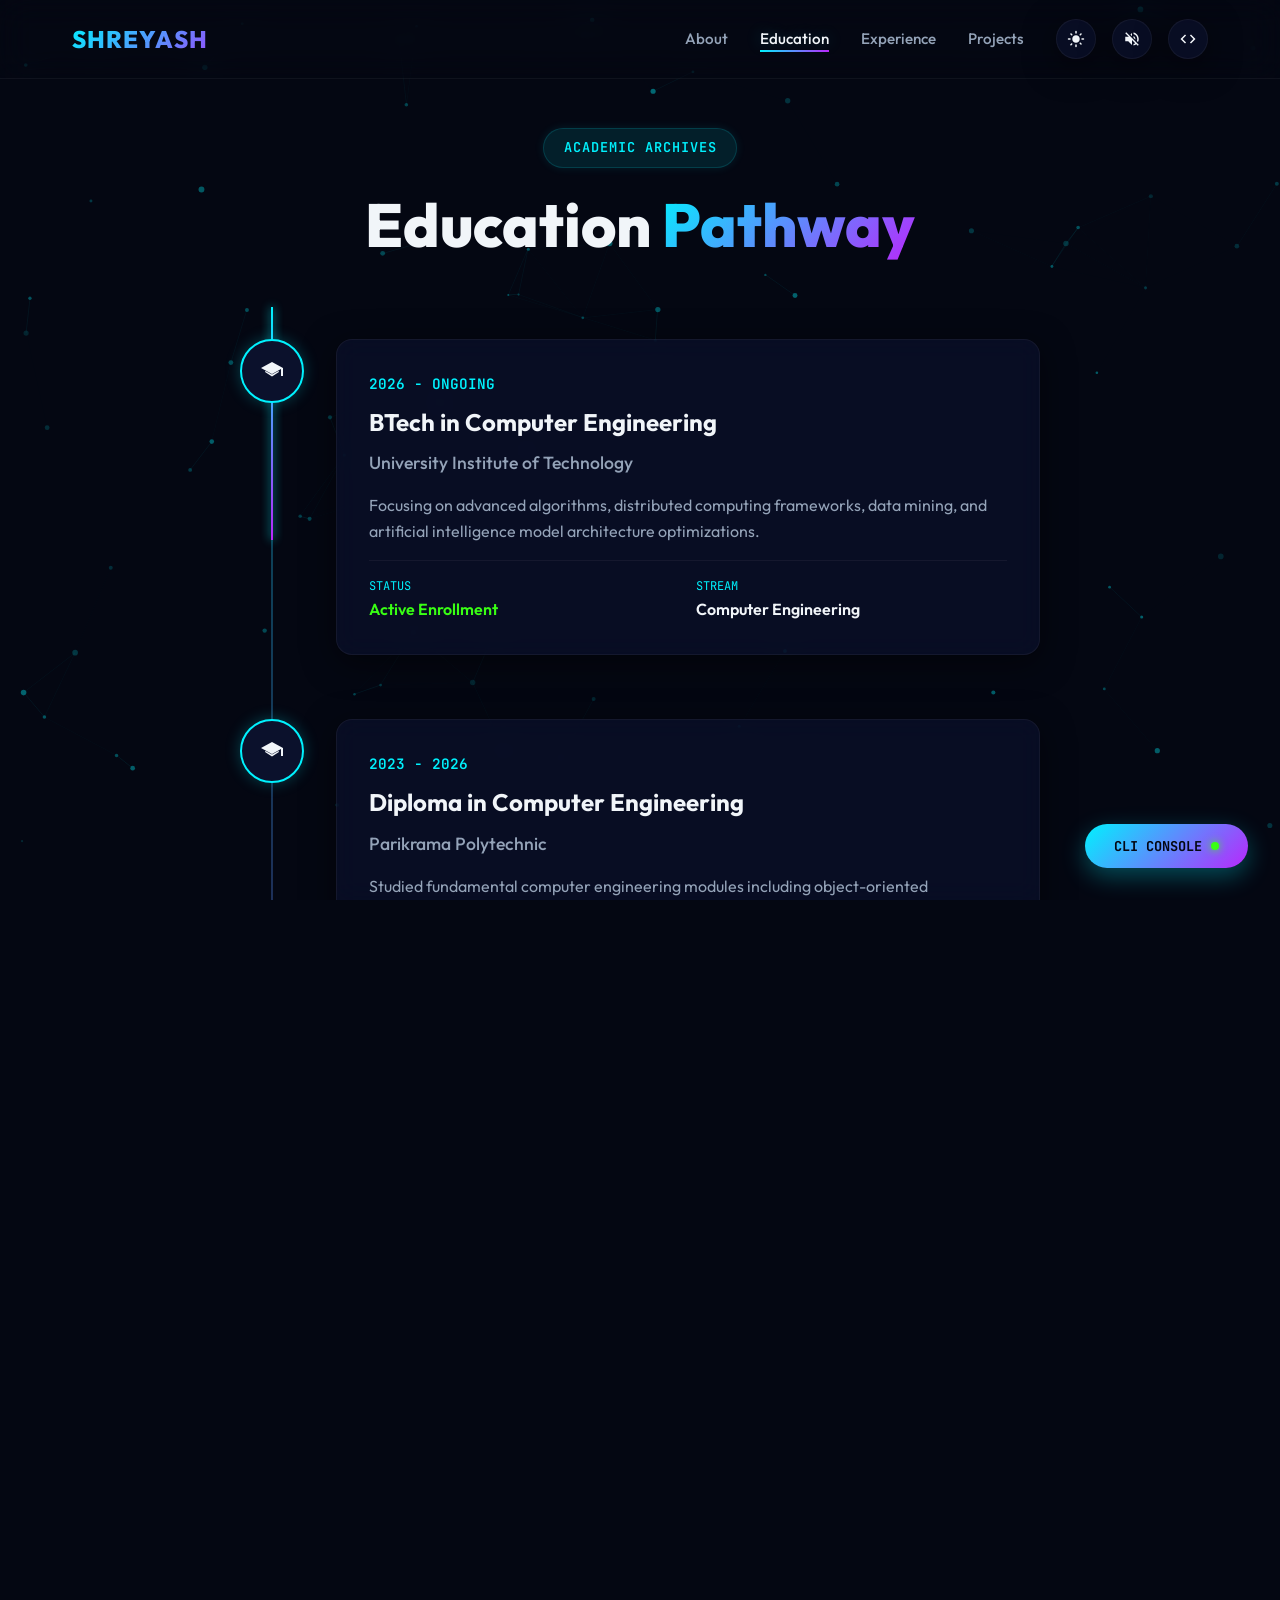
==== education.html @ a4376f52 "first commit" ====
<!DOCTYPE html>
<html lang="en" data-theme="dark">
<head>
    <meta charset="UTF-8">
    <meta name="viewport" content="width=device-width, initial-scale=1.0">
    <title>Education | Shreyash Anawane</title>
    <meta name="description" content="Academic timeline of Shreyash Anawane, pursuing BTech and Computer Engineering Diploma.">
    <link rel="stylesheet" href="style.css">
</head>
<body>

    <!-- Interactive Canvas Background -->
    <canvas id="canvas-bg"></canvas>

    <!-- Page Transition overlay slider -->
    <div id="page-transition-overlay"></div>

    <!-- Navigation Header -->
    <header>
        <div class="nav-container">
            <a href="index.html" class="logo" id="site-logo">
                SHREYASH<span>.AI</span>
            </a>
            <nav>
                <ul class="nav-links">
                    <li><a href="index.html">About</a></li>
                    <li><a href="education.html" class="active">Education</a></li>
                    <li><a href="experience.html">Experience</a></li>
                    <li><a href="project.html">Projects</a></li>
                </ul>
                <div class="nav-controls">
                    <button class="btn-icon" id="theme-toggle" title="Switch Theme">
                        <svg class="theme-sun" viewBox="0 0 24 24"><path d="M12 7c-2.76 0-5 2.24-5 5s2.24 5 5 5 5-2.24 5-5-2.24-5-5-5zM2 13h2c.55 0 1-.45 1-1s-.45-1-1-1H2c-.55 0-1 .45-1 1s.45 1 1 1zm18 0h2c.55 0 1-.45 1-1s-.45-1-1-1h-2c-.55 0-1 .45-1 1s.45 1 1 1zM11 2v2c0 .55.45 1 1 1s1-.45 1-1V2c0-.55-.45-1-1-1s-1 .45-1 1zm0 18v2c0 .55.45 1 1 1s1-.45 1-1v-2c0-.55-.45-1-1-1s-1 .45-1 1zM5.99 4.58c-.39-.39-1.03-.39-1.41 0s-.39 1.03 0 1.41l1.06 1.06c.39.39 1.03.39 1.41 0s.39-1.03 0-1.41L5.99 4.58zm12.37 12.37c-.39-.39-1.03-.39-1.41 0s-.39 1.03 0 1.41l1.06 1.06c.39.39 1.03.39 1.41 0s.39-1.03 0-1.41l-1.06-1.06zm1.06-12.37c-.39-.39-1.02-.39-1.41 0l-1.06 1.06c-.39.39-.39 1.03 0 1.41s1.03.39 1.41 0l1.06-1.06c.38-.38.38-1.02 0-1.41zM6.99 17.93c-.39-.39-1.03-.39-1.41 0l-1.06 1.06c-.39.39-.39 1.03 0 1.41s1.03.39 1.41 0l1.06-1.06c.39-.38.39-1.02 0-1.41z"/></svg>
                        <svg class="theme-moon" viewBox="0 0 24 24" style="display:none;"><path d="M12.3 2a10 10 0 0 0-1.9 19.8 10 10 0 0 0 12-12 10.3 10.3 0 0 0-.1-2 10 10 0 0 0-10-5.8zm.2 16.6A8.2 8.2 0 1 1 18.2 8a8.2 8.2 0 0 1-5.7 10.6z"/></svg>
                    </button>
                    <button class="btn-icon" id="audio-toggle" title="Toggle Interface Audio">
                        <svg class="audio-enabled" viewBox="0 0 24 24"><path d="M3 9v6h4l5 5V4L7 9H3zm13.5 3c0-1.77-1.02-3.29-2.5-4.03v8.05c1.48-.73 2.5-2.25 2.5-4.02zM14 3.23v2.06c2.89.86 5 3.54 5 6.71s-2.11 5.85-5 6.71v2.06c4.01-.91 7-4.49 7-8.77s-2.99-7.86-7-8.77z"/></svg>
                        <svg class="audio-disabled" viewBox="0 0 24 24" style="display:none;"><path d="M16.5 12c0-1.77-1.02-3.29-2.5-4.03v2.21l2.45 2.45c.03-.21.05-.42.05-.63zm2.5 0c0 .94-.2 1.82-.54 2.64l1.51 1.51C20.63 14.91 21 13.5 21 12c0-4.28-2.99-7.86-7-8.77v2.06c2.89.86 5 3.54 5 6.71zM4.27 3L3 4.27 7.73 9H3v6h4l5 5v-6.73l4.25 4.25c-.67.52-1.42.93-2.25 1.18v2.06c1.38-.31 2.63-.95 3.69-1.81L19.73 21 21 19.73l-9-9L4.27 3zM12 4L9.91 6.09 12 8.18V4z"/></svg>
                    </button>
                    <button class="btn-icon" id="toggle-terminal" title="Launch Developer Console">
                        <svg viewBox="0 0 24 24"><path d="M9.4 16.6L4.8 12l4.6-4.6L8 6l-6 6 6 6 1.4-1.4zm5.2 0l4.6-4.6-4.6-4.6L16 6l6 6-6 6-1.4-1.4z"/></svg>
                    </button>
                </div>
            </nav>
        </div>
    </header>

    <!-- Main Content -->
    <main>
        <section class="timeline-section" style="max-width: 900px; margin: 0 auto;">
            <div class="badge" style="margin: 0 auto 1.5rem auto; display: block; text-align: center;">Academic Archives</div>
            <h1 class="hero-title" style="text-align: center; margin-bottom: 3rem;">Education <span>Pathway</span></h1>

            <!-- Timeline Panel -->
            <div class="timeline-container">
                <div class="timeline-line"></div>
                <div class="timeline-line-fill"></div>

                <!-- BTech Node -->
                <div class="timeline-item">
                    <div class="timeline-node">
                        <svg viewBox="0 0 24 24" width="24" height="24"><path fill="currentColor" d="M12 3L1 9l11 6 9-4.91V17h2V9L12 3zM5.49 12.01L12 15.56l6.51-3.55c.44.24.49.88.08 1.18L12 17.56l-6.59-4.37c-.41-.3-.36-.94.08-1.18z"/></svg>
                    </div>
                    <div class="timeline-card">
                        <div class="timeline-year">2026 - ONGOING</div>
                        <h2 class="timeline-title">BTech in Computer Engineering</h2>
                        <div class="timeline-institution">University Institute of Technology</div>
                        <p style="color: var(--text-secondary);">Focusing on advanced algorithms, distributed computing frameworks, data mining, and artificial intelligence model architecture optimizations.</p>
                        <div class="timeline-details">
                            <div class="detail-block">
                                <span class="detail-label">Status</span>
                                <span class="detail-value" style="color: var(--accent-green);">Active Enrollment</span>
                            </div>
                            <div class="detail-block">
                                <span class="detail-label">Stream</span>
                                <span class="detail-value">Computer Engineering</span>
                            </div>
                        </div>
                    </div>
                </div>

                <!-- Diploma Node -->
                <div class="timeline-item">
                    <div class="timeline-node">
                        <svg viewBox="0 0 24 24" width="24" height="24"><path fill="currentColor" d="M12 3L1 9l11 6 9-4.91V17h2V9L12 3zM5.49 12.01L12 15.56l6.51-3.55c.44.24.49.88.08 1.18L12 17.56l-6.59-4.37c-.41-.3-.36-.94.08-1.18z"/></svg>
                    </div>
                    <div class="timeline-card">
                        <div class="timeline-year">2023 - 2026</div>
                        <h2 class="timeline-title">Diploma in Computer Engineering</h2>
                        <div class="timeline-institution">Parikrama Polytechnic</div>
                        <p style="color: var(--text-secondary);">Studied fundamental computer engineering modules including object-oriented programming, data structures, operating systems, database design, and software engineering methodologies.</p>
                        <div class="timeline-details">
                            <div class="detail-block">
                                <span class="detail-label">Performance</span>
                                <span class="detail-value" style="color: var(--accent-cyan);">88.56%</span>
                            </div>
                            <div class="detail-block">
                                <span class="detail-label">Location</span>
                                <span class="detail-value">Kashti, Ahilyanagar</span>
                            </div>
                        </div>
                    </div>
                </div>

                <!-- 10th Node -->
                <div class="timeline-item">
                    <div class="timeline-node">
                        <svg viewBox="0 0 24 24" width="24" height="24"><path fill="currentColor" d="M12 3L1 9l11 6 9-4.91V17h2V9L12 3zM5.49 12.01L12 15.56l6.51-3.55c.44.24.49.88.08 1.18L12 17.56l-6.59-4.37c-.41-.3-.36-.94.08-1.18z"/></svg>
                    </div>
                    <div class="timeline-card">
                        <div class="timeline-year">2022 - 2023</div>
                        <h2 class="timeline-title">Secondary School Certificate (10th)</h2>
                        <div class="timeline-institution">Shrigonda Madhyamik Vidyalay Shrigonda</div>
                        <p style="color: var(--text-secondary);">Completed secondary education with focused studies in Mathematics, Science, and Social Sciences.</p>
                        <div class="timeline-details">
                            <div class="detail-block">
                                <span class="detail-label">Performance</span>
                                <span class="detail-value" style="color: var(--accent-cyan);">81.40%</span>
                            </div>
                            <div class="detail-block">
                                <span class="detail-label">Location</span>
                                <span class="detail-value">Shrigonda</span>
                            </div>
                        </div>
                    </div>
                </div>

            </div>
        </section>
    </main>

    <!-- CLI Developer Command Terminal Overlay -->
    <div class="terminal-overlay" id="terminal-overlay">
        <div class="terminal-header">
            <div class="terminal-dots">
                <span class="terminal-dot dot-red"></span>
                <span class="terminal-dot dot-yellow"></span>
                <span class="terminal-dot dot-green"></span>
            </div>
            <div class="terminal-title">guest@shreyash-terminal: ~</div>
            <div class="terminal-close" id="close-terminal">&times;</div>
        </div>
        <div class="terminal-body">
            <div id="terminal-output">Welcome to VIRA Terminal Command Shell.
Type 'help' for a list of biometric directive keys.
            </div>
            <div class="terminal-input-line">
                <span class="terminal-prompt">guest@shreyash-terminal:~$</span>
                <input type="text" id="terminal-input" class="terminal-input" autofocus autocomplete="off" spellcheck="false">
            </div>
        </div>
    </div>

    <!-- Floating Terminal Button -->
    <button class="terminal-button" id="toggle-terminal">CLI Console</button>

    <footer>
        <p>&copy; 2026 Shreyash Anawane. Decrypting solutions at CPU runtime.</p>
    </footer>

    <script src="script.js"></script>
</body>
</html>
---- style.css ----
@import url('https://fonts.googleapis.com/css2?family=JetBrains+Mono:ital,wght@0,100..800;1,100..800&family=Outfit:wght@100..900&display=swap');

/* Color Variables and Themes */
:root {
    /* Dark Theme (Default) */
    --bg-primary: #040712;
    --bg-secondary: #0b112c;
    --accent-cyan: #00f2fe;
    --accent-purple: #b927fc;
    --accent-green: #39ff14;
    --text-primary: #f1f5f9;
    --text-secondary: #94a3b8;
    --border-color: rgba(0, 242, 254, 0.15);
    --border-glow: 0 0 15px rgba(0, 242, 254, 0.25);
    --glass-bg: rgba(11, 17, 44, 0.7);
    --glass-border: rgba(255, 255, 255, 0.05);
    --shadow: 0 8px 32px 0 rgba(0, 0, 0, 0.5);
    
    /* Animation Speeds */
    --transition-fast: 0.2s cubic-bezier(0.4, 0, 0.2, 1);
    --transition-normal: 0.4s cubic-bezier(0.4, 0, 0.2, 1);
}

[data-theme="light"] {
    --bg-primary: #f1f5f9;
    --bg-secondary: #ffffff;
    --accent-cyan: #0891b2;
    --accent-purple: #7c3aed;
    --accent-green: #10b981;
    --text-primary: #0f172a;
    --text-secondary: #475569;
    --border-color: rgba(8, 145, 178, 0.25);
    --border-glow: 0 0 12px rgba(8, 145, 178, 0.15);
    --glass-bg: rgba(255, 255, 255, 0.75);
    --glass-border: rgba(0, 0, 0, 0.06);
    --shadow: 0 8px 32px 0 rgba(31, 38, 135, 0.08);
}

/* Base Styles */
* {
    box-sizing: border-box;
    margin: 0;
    padding: 0;
}

html {
    scroll-behavior: smooth;
    overflow-x: hidden;
}

body {
    background-color: var(--bg-primary);
    color: var(--text-primary);
    font-family: 'Outfit', sans-serif;
    line-height: 1.6;
    min-height: 100vh;
    overflow-x: hidden;
    position: relative;
    transition: background-color var(--transition-normal), color var(--transition-normal);
}

/* Scrollbar styling */
::-webkit-scrollbar {
    width: 8px;
}
::-webkit-scrollbar-track {
    background: var(--bg-primary);
}
::-webkit-scrollbar-thumb {
    background: linear-gradient(180deg, var(--accent-cyan), var(--accent-purple));
    border-radius: 4px;
}
::-webkit-scrollbar-thumb:hover {
    background: var(--accent-cyan);
}

/* Interactive Canvas Background */
#canvas-bg {
    position: fixed;
    top: 0;
    left: 0;
    width: 100%;
    height: 100%;
    z-index: -1;
    pointer-events: none;
    opacity: 0.6;
    transition: opacity var(--transition-normal);
}

/* Custom Cursor */
.custom-cursor {
    width: 8px;
    height: 8px;
    background: var(--accent-cyan);
    border-radius: 50%;
    position: fixed;
    transform: translate(-50%, -50%);
    pointer-events: none;
    z-index: 9999;
    mix-blend-mode: difference;
    transition: width var(--transition-fast), height var(--transition-fast), background var(--transition-fast);
}

.custom-cursor-follower {
    width: 32px;
    height: 32px;
    border: 1px solid var(--accent-purple);
    border-radius: 50%;
    position: fixed;
    transform: translate(-50%, -50%);
    pointer-events: none;
    z-index: 9998;
    transition: transform 0.1s ease-out, width var(--transition-fast), height var(--transition-fast), border-color var(--transition-fast);
}

.custom-cursor.hover {
    width: 16px;
    height: 16px;
    background: var(--accent-purple);
}

.custom-cursor-follower.hover {
    width: 48px;
    height: 48px;
    border-color: var(--accent-cyan);
    background: rgba(0, 242, 254, 0.05);
}

/* Navbar */
header {
    position: fixed;
    top: 0;
    left: 0;
    width: 100%;
    z-index: 1000;
    backdrop-filter: blur(16px);
    -webkit-backdrop-filter: blur(16px);
    border-bottom: 1px solid var(--glass-border);
    background: rgba(var(--bg-primary), 0.5);
    transition: background-color var(--transition-normal), border var(--transition-normal);
}

.nav-container {
    max-width: 1200px;
    margin: 0 auto;
    padding: 1.2rem 2rem;
    display: flex;
    justify-content: space-between;
    align-items: center;
}

.logo {
    font-size: 1.5rem;
    font-weight: 800;
    text-decoration: none;
    background: linear-gradient(135deg, var(--accent-cyan), var(--accent-purple));
    -webkit-background-clip: text;
    -webkit-text-fill-color: transparent;
    display: flex;
    align-items: center;
    gap: 0.5rem;
    letter-spacing: 1px;
}

.logo span {
    font-family: 'JetBrains Mono', monospace;
    font-size: 1.1rem;
    opacity: 0.8;
}

nav {
    display: flex;
    align-items: center;
    gap: 2rem;
}

.nav-links {
    display: flex;
    list-style: none;
    gap: 2rem;
}

.nav-links a {
    text-decoration: none;
    color: var(--text-secondary);
    font-weight: 500;
    font-size: 0.95rem;
    transition: color var(--transition-fast), text-shadow var(--transition-fast);
    position: relative;
    padding: 0.2rem 0;
}

.nav-links a::after {
    content: '';
    position: absolute;
    bottom: 0;
    left: 0;
    width: 0;
    height: 2px;
    background: linear-gradient(90deg, var(--accent-cyan), var(--accent-purple));
    transition: width var(--transition-normal);
}

.nav-links a:hover,
.nav-links a.active {
    color: var(--text-primary);
    text-shadow: var(--border-glow);
}

.nav-links a:hover::after,
.nav-links a.active::after {
    width: 100%;
}

.nav-controls {
    display: flex;
    align-items: center;
    gap: 1rem;
}

/* Action Buttons (Icons) */
.btn-icon {
    background: var(--glass-bg);
    border: 1px solid var(--glass-border);
    color: var(--text-primary);
    width: 40px;
    height: 40px;
    border-radius: 50%;
    display: flex;
    justify-content: center;
    align-items: center;
    cursor: pointer;
    transition: all var(--transition-fast);
    box-shadow: var(--shadow);
}

.btn-icon:hover {
    border-color: var(--accent-cyan);
    color: var(--accent-cyan);
    transform: translateY(-2px);
    box-shadow: var(--border-glow);
}

.btn-icon svg {
    width: 18px;
    height: 18px;
    fill: currentColor;
}

#menu-toggle {
    display: none;
}

/* Page Overlay for transitions */
#page-transition-overlay {
    position: fixed;
    top: 0;
    left: 0;
    width: 100%;
    height: 100%;
    background: var(--bg-primary);
    z-index: 99999;
    transform: translateY(100%);
    transition: transform 0.6s cubic-bezier(0.85, 0, 0.15, 1);
    pointer-events: none;
}

#page-transition-overlay.active {
    transform: translateY(0);
}

/* Hero and Landing Page Layout */
main {
    max-width: 1200px;
    margin: 8rem auto 4rem auto;
    padding: 0 2rem;
}

.hero-section {
    display: grid;
    grid-template-columns: 1.2fr 0.8fr;
    gap: 4rem;
    align-items: center;
    min-height: calc(100vh - 12rem);
}

.hero-content {
    display: flex;
    flex-direction: column;
    gap: 1.5rem;
}

.badge {
    background: rgba(0, 242, 254, 0.1);
    border: 1px solid var(--border-color);
    color: var(--accent-cyan);
    padding: 0.5rem 1.2rem;
    border-radius: 30px;
    font-size: 0.85rem;
    width: fit-content;
    font-family: 'JetBrains Mono', monospace;
    font-weight: 600;
    letter-spacing: 1px;
    text-transform: uppercase;
    box-shadow: 0 0 10px rgba(0, 242, 254, 0.1);
}

.hero-title {
    font-size: 3.8rem;
    line-height: 1.1;
    font-weight: 800;
}

.hero-title span {
    background: linear-gradient(135deg, var(--accent-cyan), var(--accent-purple));
    -webkit-background-clip: text;
    -webkit-text-fill-color: transparent;
}

.hero-description {
    font-size: 1.1rem;
    color: var(--text-secondary);
    max-width: 580px;
}

/* Futuristic Interactive Panels */
.glass-panel {
    background: var(--glass-bg);
    border: 1px solid var(--glass-border);
    backdrop-filter: blur(12px);
    -webkit-backdrop-filter: blur(12px);
    border-radius: 20px;
    padding: 2.5rem;
    box-shadow: var(--shadow);
    transition: border var(--transition-normal), box-shadow var(--transition-normal), transform var(--transition-normal);
    position: relative;
    overflow: hidden;
}

.glass-panel:hover {
    border-color: var(--border-color);
    box-shadow: var(--border-glow), var(--shadow);
    transform: translateY(-2px);
}

.glass-panel::before {
    content: '';
    position: absolute;
    top: 0;
    left: 0;
    width: 100%;
    height: 3px;
    background: linear-gradient(90deg, var(--accent-cyan), var(--accent-purple));
    opacity: 0.6;
}

/* Info Grid / Table replacement */
.profile-grid {
    display: grid;
    grid-template-columns: 1fr;
    gap: 1.5rem;
    margin-top: 1rem;
}

.profile-item {
    display: flex;
    flex-direction: column;
    gap: 0.4rem;
    border-bottom: 1px solid rgba(255, 255, 255, 0.05);
    padding-bottom: 1rem;
}

.profile-label {
    font-family: 'JetBrains Mono', monospace;
    color: var(--accent-cyan);
    font-size: 0.85rem;
    text-transform: uppercase;
    letter-spacing: 1px;
}

.profile-value {
    font-size: 1.2rem;
    font-weight: 600;
}

/* Interactive CLI Terminal Panel */
.terminal-button {
    position: fixed;
    bottom: 2rem;
    right: 2rem;
    background: linear-gradient(135deg, var(--accent-cyan), var(--accent-purple));
    color: #040712;
    padding: 0.8rem 1.8rem;
    border-radius: 30px;
    font-weight: 700;
    text-transform: uppercase;
    font-size: 0.85rem;
    display: flex;
    align-items: center;
    gap: 0.6rem;
    cursor: pointer;
    box-shadow: 0 8px 25px rgba(0, 242, 254, 0.3);
    z-index: 990;
    border: none;
    font-family: 'JetBrains Mono', monospace;
    transition: all var(--transition-normal);
}

.terminal-button:hover {
    transform: translateY(-3px) scale(1.03);
    box-shadow: 0 12px 30px rgba(0, 242, 254, 0.5);
}

.terminal-button::after {
    content: '';
    width: 8px;
    height: 8px;
    background: var(--accent-green);
    border-radius: 50%;
    display: inline-block;
    box-shadow: 0 0 8px var(--accent-green);
    animation: pulse 1.5s infinite;
}

/* Terminal Overlay Drawer */
.terminal-overlay {
    position: fixed;
    bottom: -100%;
    left: 0;
    width: 100%;
    height: 400px;
    background: rgba(4, 7, 18, 0.95);
    border-top: 2px solid var(--accent-cyan);
    z-index: 1001;
    font-family: 'JetBrains Mono', monospace;
    color: var(--accent-green);
    box-shadow: 0 -10px 30px rgba(0, 0, 0, 0.8);
    transition: bottom 0.4s cubic-bezier(0.16, 1, 0.3, 1);
    display: flex;
    flex-direction: column;
}

.terminal-overlay.open {
    bottom: 0;
}

.terminal-header {
    background: rgba(11, 17, 44, 0.8);
    padding: 0.7rem 1.5rem;
    display: flex;
    justify-content: space-between;
    align-items: center;
    border-bottom: 1px solid rgba(0, 242, 254, 0.15);
    color: var(--text-primary);
}

.terminal-dots {
    display: flex;
    gap: 0.5rem;
}

.terminal-dot {
    width: 12px;
    height: 12px;
    border-radius: 50%;
}
.dot-red { background: #ff5f56; }
.dot-yellow { background: #ffbd2e; }
.dot-green { background: #27c93f; }

.terminal-title {
    font-size: 0.85rem;
    letter-spacing: 1px;
    color: var(--text-secondary);
}

.terminal-close {
    cursor: pointer;
    font-size: 1.2rem;
    color: var(--text-secondary);
    transition: color var(--transition-fast);
}
.terminal-close:hover {
    color: #ff5f56;
}

.terminal-body {
    padding: 1.5rem;
    flex: 1;
    overflow-y: auto;
    display: flex;
    flex-direction: column;
    gap: 0.8rem;
    font-size: 0.9rem;
}

.terminal-log-output {
    white-space: pre-wrap;
    word-break: break-all;
    line-height: 1.5;
}

.terminal-input-line {
    display: flex;
    align-items: center;
    gap: 0.5rem;
}

.terminal-prompt {
    color: var(--accent-purple);
}

.terminal-input {
    background: transparent;
    border: none;
    outline: none;
    color: var(--accent-cyan);
    font-family: 'JetBrains Mono', monospace;
    font-size: 0.9rem;
    flex: 1;
}

/* Timeline Layout (Education / Experience) */
.timeline-container {
    position: relative;
    max-width: 800px;
    margin: 2rem auto;
    padding: 2rem 0;
}

.timeline-line {
    position: absolute;
    left: 31px;
    top: 0;
    width: 2px;
    height: 100%;
    background: linear-gradient(180deg, var(--accent-cyan), var(--accent-purple));
    opacity: 0.3;
}

.timeline-line-fill {
    position: absolute;
    left: 31px;
    top: 0;
    width: 2px;
    height: 0%;
    background: linear-gradient(180deg, var(--accent-cyan), var(--accent-purple));
    box-shadow: 0 0 10px var(--accent-cyan);
    transition: height 0.1s ease-out;
}

.timeline-item {
    display: grid;
    grid-template-columns: 64px 1fr;
    gap: 2rem;
    margin-bottom: 4rem;
    position: relative;
    opacity: 0;
    transform: translateY(30px);
    transition: opacity 0.6s ease-out, transform 0.6s ease-out;
}

.timeline-item.visible {
    opacity: 1;
    transform: translateY(0);
}

.timeline-node {
    width: 64px;
    height: 64px;
    border-radius: 50%;
    background: var(--bg-secondary);
    border: 2px solid var(--accent-cyan);
    box-shadow: var(--border-glow);
    display: flex;
    justify-content: center;
    align-items: center;
    z-index: 2;
    transition: border-color var(--transition-normal), box-shadow var(--transition-normal);
}

.timeline-item:hover .timeline-node {
    border-color: var(--accent-purple);
    box-shadow: 0 0 15px var(--accent-purple);
}

.timeline-node svg {
    width: 24px;
    height: 24px;
    color: var(--text-primary);
}

.timeline-card {
    background: var(--glass-bg);
    border: 1px solid var(--glass-border);
    backdrop-filter: blur(12px);
    border-radius: 16px;
    padding: 2rem;
    box-shadow: var(--shadow);
    position: relative;
    transition: border var(--transition-normal), box-shadow var(--transition-normal), transform var(--transition-normal);
}

.timeline-card:hover {
    border-color: var(--border-color);
    box-shadow: var(--border-glow), var(--shadow);
    transform: translateX(5px);
}

.timeline-year {
    font-family: 'JetBrains Mono', monospace;
    font-size: 0.9rem;
    color: var(--accent-cyan);
    margin-bottom: 0.5rem;
    font-weight: 600;
}

.timeline-title {
    font-size: 1.5rem;
    font-weight: 700;
    margin-bottom: 0.5rem;
}

.timeline-institution {
    font-size: 1.1rem;
    color: var(--text-secondary);
    margin-bottom: 1rem;
    font-weight: 500;
}

.timeline-details {
    display: grid;
    grid-template-columns: repeat(auto-fit, minmax(150px, 1fr));
    gap: 1rem;
    border-top: 1px solid rgba(255, 255, 255, 0.05);
    padding-top: 1rem;
    margin-top: 1rem;
}

.detail-block {
    display: flex;
    flex-direction: column;
}

.detail-label {
    font-family: 'JetBrains Mono', monospace;
    font-size: 0.75rem;
    color: var(--accent-cyan);
    text-transform: uppercase;
}

.detail-value {
    font-size: 1rem;
    font-weight: 600;
}

/* Projects Grid and Cards */
.projects-grid {
    display: grid;
    grid-template-columns: repeat(auto-fit, minmax(350px, 1fr));
    gap: 2.5rem;
    margin-top: 3rem;
}

.project-card {
    display: flex;
    flex-direction: column;
    justify-content: space-between;
    height: 100%;
}

.project-simulator {
    width: 100%;
    height: 180px;
    background: rgba(4, 7, 18, 0.8);
    border-radius: 12px;
    margin-bottom: 1.5rem;
    position: relative;
    overflow: hidden;
    border: 1px solid rgba(255, 255, 255, 0.03);
}

.project-simulator canvas {
    position: absolute;
    top: 0;
    left: 0;
    width: 100%;
    height: 100%;
}

.project-simulator-overlay {
    position: absolute;
    top: 0;
    left: 0;
    width: 100%;
    height: 100%;
    display: flex;
    justify-content: center;
    align-items: center;
    background: rgba(4, 7, 18, 0.3);
    z-index: 10;
    pointer-events: none;
}

/* Project Scanline effect */
.project-scanline {
    position: absolute;
    width: 100%;
    height: 3px;
    background: linear-gradient(180deg, rgba(0, 242, 254, 0) 0%, var(--accent-cyan) 50%, rgba(0, 242, 254, 0) 100%);
    box-shadow: 0 0 10px var(--accent-cyan);
    animation: scan 4s linear infinite;
    z-index: 5;
}

.project-languages {
    display: flex;
    gap: 0.5rem;
    margin: 1rem 0;
}

.project-lang-badge {
    font-family: 'JetBrains Mono', monospace;
    font-size: 0.8rem;
    background: rgba(185, 39, 252, 0.1);
    color: var(--accent-purple);
    border: 1px solid rgba(185, 39, 252, 0.2);
    padding: 0.2rem 0.8rem;
    border-radius: 4px;
}

.project-members {
    display: flex;
    flex-wrap: wrap;
    gap: 0.4rem;
    margin-top: 1rem;
    padding-top: 1rem;
    border-top: 1px solid rgba(255, 255, 255, 0.05);
}

.member-tag {
    font-size: 0.8rem;
    background: rgba(255, 255, 255, 0.05);
    padding: 0.1rem 0.6rem;
    border-radius: 4px;
    color: var(--text-secondary);
}

.member-tag.me {
    background: rgba(0, 242, 254, 0.08);
    border: 1px solid rgba(0, 242, 254, 0.15);
    color: var(--accent-cyan);
}

/* Contact Info cards & buttons */
.contact-grid {
    display: grid;
    grid-template-columns: repeat(auto-fit, minmax(290px, 1fr));
    gap: 1.5rem;
    margin-top: 2rem;
}

.contact-card {
    display: flex;
    align-items: center;
    gap: 1.2rem;
}

.contact-card.glass-panel {
    padding: 1.25rem 1.5rem;
}

.contact-icon {
    width: 50px;
    height: 50px;
    background: rgba(0, 242, 254, 0.1);
    border: 1px solid rgba(0, 242, 254, 0.2);
    border-radius: 12px;
    display: flex;
    justify-content: center;
    align-items: center;
    color: var(--accent-cyan);
    font-size: 1.5rem;
    transition: all var(--transition-fast);
    flex-shrink: 0;
}

.contact-card:hover .contact-icon {
    background: var(--accent-cyan);
    color: #040712;
    box-shadow: var(--border-glow);
}

.contact-info {
    display: flex;
    flex-direction: column;
    overflow: hidden;
    width: 100%;
}

.contact-label {
    font-size: 0.85rem;
    color: var(--text-secondary);
    text-transform: uppercase;
    font-family: 'JetBrains Mono', monospace;
}

.contact-link {
    font-size: 0.95rem;
    font-weight: 600;
    color: var(--text-primary);
    text-decoration: none;
    transition: color var(--transition-fast);
    white-space: nowrap;
    text-overflow: ellipsis;
    overflow: hidden;
}

.contact-link:hover {
    color: var(--accent-cyan);
    white-space: normal;
    word-break: break-all;
}

.copy-hint {
    font-size: 0.75rem;
    color: var(--accent-green);
    margin-top: 0.2rem;
    opacity: 0;
    transition: opacity var(--transition-fast);
}

.copy-hint.visible {
    opacity: 1;
}

/* Footer layout */
footer {
    text-align: center;
    padding: 3rem;
    color: var(--text-secondary);
    border-top: 1px solid var(--glass-border);
    margin-top: 4rem;
    font-size: 0.9rem;
    font-family: 'JetBrains Mono', monospace;
}

/* Keyframe Animations */
@keyframes pulse {
    0% { transform: scale(1); opacity: 1; }
    50% { transform: scale(1.1); opacity: 0.5; }
    100% { transform: scale(1); opacity: 1; }
}

@keyframes scan {
    0% { top: -5%; }
    100% { top: 105%; }
}

@keyframes float {
    0% { transform: translateY(0px); }
    50% { transform: translateY(-8px); }
    100% { transform: translateY(0px); }
}

/* Responsive adjustments */
@media (max-width: 992px) {
    .hero-section {
        grid-template-columns: 1fr;
        gap: 3rem;
    }
    .hero-title {
        font-size: 3rem;
    }
}

@media (max-width: 768px) {
    nav {
        gap: 1rem;
    }
    
    #menu-toggle {
        display: flex;
        z-index: 1001;
    }

    .nav-links {
        display: flex;
        flex-direction: column;
        justify-content: center;
        align-items: center;
        position: fixed;
        top: 0;
        left: 0;
        width: 100vw;
        height: 100vh;
        background: rgba(4, 7, 18, 0.98);
        backdrop-filter: blur(20px);
        -webkit-backdrop-filter: blur(20px);
        z-index: 998;
        gap: 2.5rem;
        padding: 0;
        margin: 0;
        transform: translateY(-100%);
        transition: transform 0.4s cubic-bezier(0.16, 1, 0.3, 1), opacity 0.4s ease;
        opacity: 0;
        pointer-events: none;
    }

    [data-theme="light"] .nav-links {
        background: rgba(241, 245, 249, 0.98);
    }

    .nav-links.mobile-active {
        transform: translateY(0);
        opacity: 1;
        pointer-events: auto;
    }

    .nav-links li {
        transform: translateY(20px);
        opacity: 0;
        transition: transform 0.4s cubic-bezier(0.16, 1, 0.3, 1), opacity 0.4s ease;
    }

    .nav-links.mobile-active li {
        transform: translateY(0);
        opacity: 1;
    }

    .nav-links.mobile-active li:nth-child(1) { transition-delay: 0.1s; }
    .nav-links.mobile-active li:nth-child(2) { transition-delay: 0.15s; }
    .nav-links.mobile-active li:nth-child(3) { transition-delay: 0.2s; }
    .nav-links.mobile-active li:nth-child(4) { transition-delay: 0.25s; }

    .nav-links a {
        font-size: 1.8rem;
        font-weight: 700;
        color: var(--text-primary);
        text-transform: uppercase;
        letter-spacing: 2px;
    }

    .logo, .nav-controls {
        position: relative;
        z-index: 1001;
    }

    .hero-title {
        font-size: 2.5rem;
    }

    .timeline-item {
        grid-template-columns: 1fr;
        gap: 1rem;
    }

    .timeline-line, .timeline-line-fill {
        left: 20px;
    }

    .timeline-node {
        width: 40px;
        height: 40px;
        margin-left: 2px;
    }

    .timeline-node svg {
        width: 16px;
        height: 16px;
    }

    main {
        margin-top: 6rem;
    }

    .terminal-button {
        bottom: 1.5rem;
        right: 1.5rem;
        padding: 0.6rem 1.2rem;
    }

    .terminal-overlay {
        height: 75vh;
    }

    .terminal-body {
        padding: 1rem;
        font-size: 0.8rem;
    }

    .projects-grid {
        grid-template-columns: repeat(auto-fit, minmax(280px, 1fr));
        gap: 1.5rem;
    }

    .contact-grid {
        grid-template-columns: repeat(auto-fit, minmax(250px, 1fr));
        gap: 1rem;
    }
}
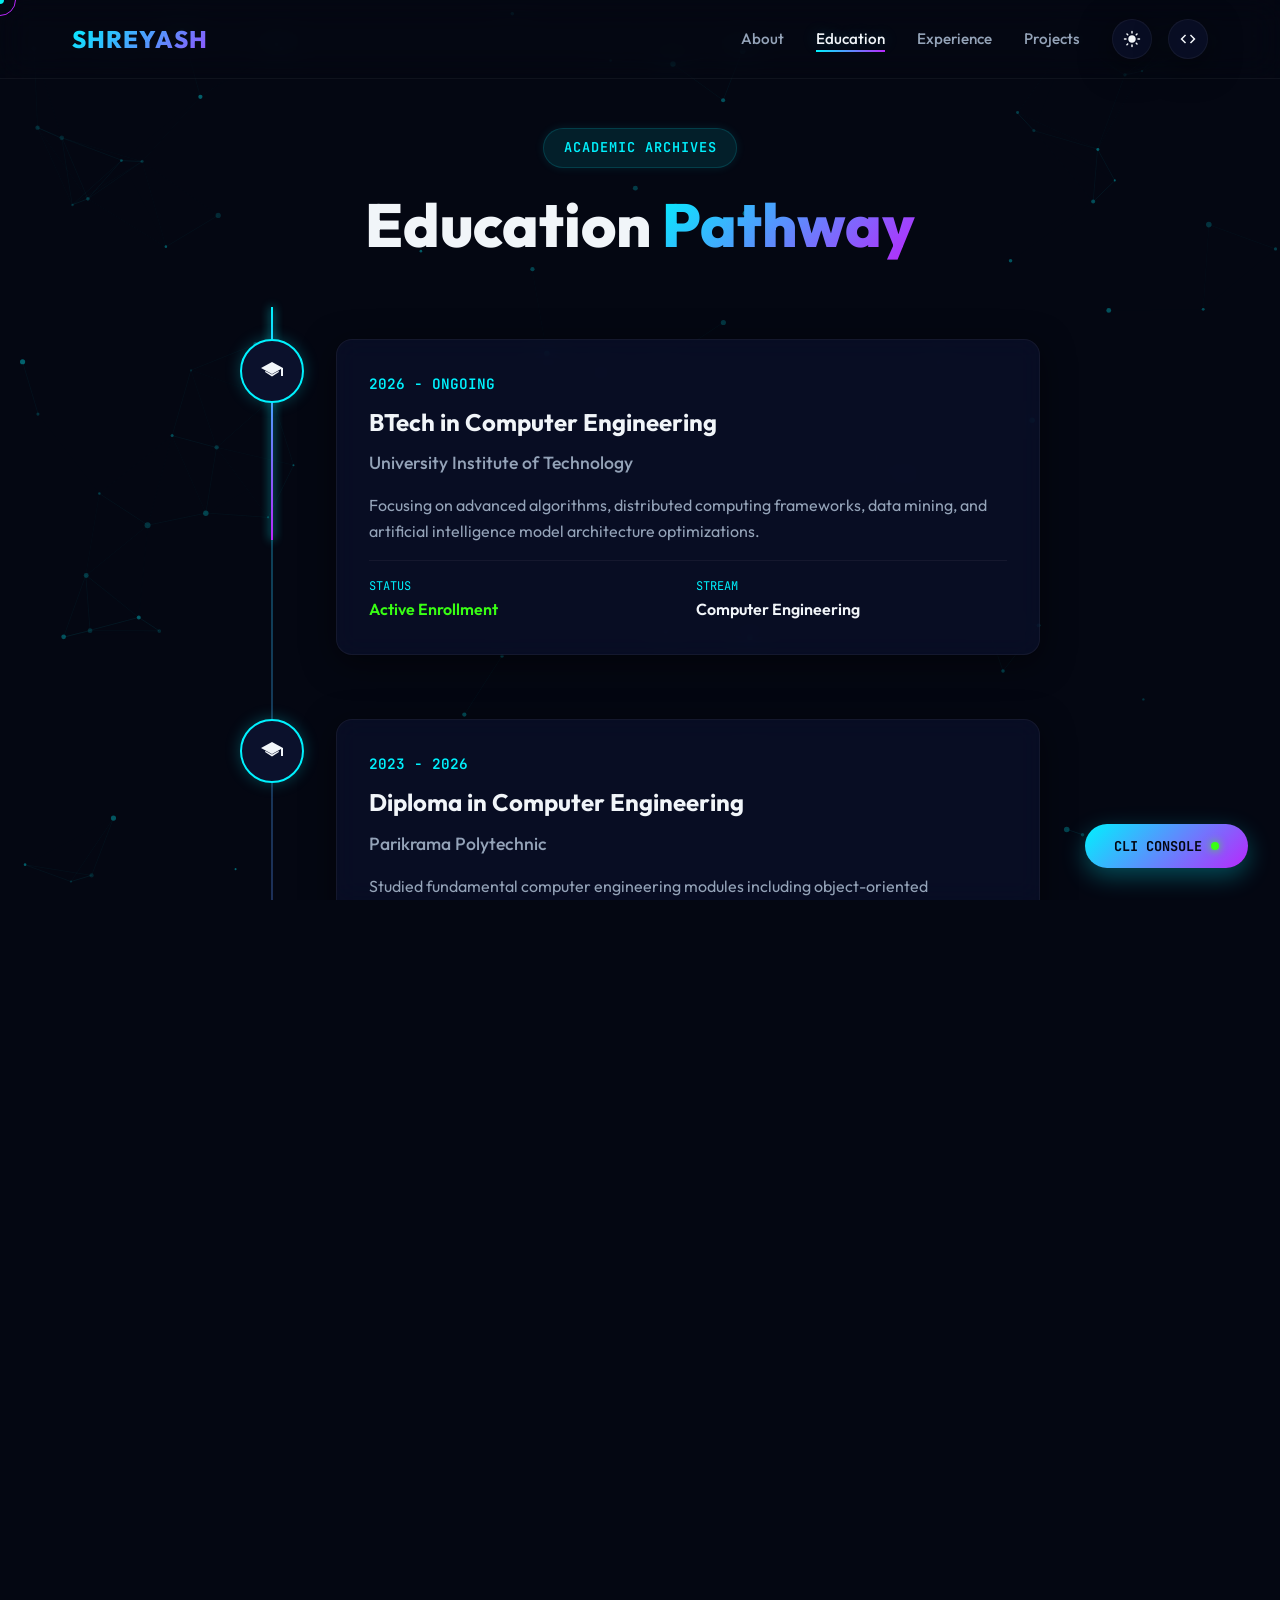
==== commit f4644393: "sound removed" ====
--- a/education.html
+++ b/education.html
@@ -33,10 +33,7 @@
                         <svg class="theme-sun" viewBox="0 0 24 24"><path d="M12 7c-2.76 0-5 2.24-5 5s2.24 5 5 5 5-2.24 5-5-2.24-5-5-5zM2 13h2c.55 0 1-.45 1-1s-.45-1-1-1H2c-.55 0-1 .45-1 1s.45 1 1 1zm18 0h2c.55 0 1-.45 1-1s-.45-1-1-1h-2c-.55 0-1 .45-1 1s.45 1 1 1zM11 2v2c0 .55.45 1 1 1s1-.45 1-1V2c0-.55-.45-1-1-1s-1 .45-1 1zm0 18v2c0 .55.45 1 1 1s1-.45 1-1v-2c0-.55-.45-1-1-1s-1 .45-1 1zM5.99 4.58c-.39-.39-1.03-.39-1.41 0s-.39 1.03 0 1.41l1.06 1.06c.39.39 1.03.39 1.41 0s.39-1.03 0-1.41L5.99 4.58zm12.37 12.37c-.39-.39-1.03-.39-1.41 0s-.39 1.03 0 1.41l1.06 1.06c.39.39 1.03.39 1.41 0s.39-1.03 0-1.41l-1.06-1.06zm1.06-12.37c-.39-.39-1.02-.39-1.41 0l-1.06 1.06c-.39.39-.39 1.03 0 1.41s1.03.39 1.41 0l1.06-1.06c.38-.38.38-1.02 0-1.41zM6.99 17.93c-.39-.39-1.03-.39-1.41 0l-1.06 1.06c-.39.39-.39 1.03 0 1.41s1.03.39 1.41 0l1.06-1.06c.39-.38.39-1.02 0-1.41z"/></svg>
                         <svg class="theme-moon" viewBox="0 0 24 24" style="display:none;"><path d="M12.3 2a10 10 0 0 0-1.9 19.8 10 10 0 0 0 12-12 10.3 10.3 0 0 0-.1-2 10 10 0 0 0-10-5.8zm.2 16.6A8.2 8.2 0 1 1 18.2 8a8.2 8.2 0 0 1-5.7 10.6z"/></svg>
                     </button>
-                    <button class="btn-icon" id="audio-toggle" title="Toggle Interface Audio">
-                        <svg class="audio-enabled" viewBox="0 0 24 24"><path d="M3 9v6h4l5 5V4L7 9H3zm13.5 3c0-1.77-1.02-3.29-2.5-4.03v8.05c1.48-.73 2.5-2.25 2.5-4.02zM14 3.23v2.06c2.89.86 5 3.54 5 6.71s-2.11 5.85-5 6.71v2.06c4.01-.91 7-4.49 7-8.77s-2.99-7.86-7-8.77z"/></svg>
-                        <svg class="audio-disabled" viewBox="0 0 24 24" style="display:none;"><path d="M16.5 12c0-1.77-1.02-3.29-2.5-4.03v2.21l2.45 2.45c.03-.21.05-.42.05-.63zm2.5 0c0 .94-.2 1.82-.54 2.64l1.51 1.51C20.63 14.91 21 13.5 21 12c0-4.28-2.99-7.86-7-8.77v2.06c2.89.86 5 3.54 5 6.71zM4.27 3L3 4.27 7.73 9H3v6h4l5 5v-6.73l4.25 4.25c-.67.52-1.42.93-2.25 1.18v2.06c1.38-.31 2.63-.95 3.69-1.81L19.73 21 21 19.73l-9-9L4.27 3zM12 4L9.91 6.09 12 8.18V4z"/></svg>
-                    </button>
+
                     <button class="btn-icon" id="toggle-terminal" title="Launch Developer Console">
                         <svg viewBox="0 0 24 24"><path d="M9.4 16.6L4.8 12l4.6-4.6L8 6l-6 6 6 6 1.4-1.4zm5.2 0l4.6-4.6-4.6-4.6L16 6l6 6-6 6-1.4-1.4z"/></svg>
                     </button>
--- a/style.css
+++ b/style.css
@@ -887,7 +887,7 @@
     .nav-links {
         display: flex;
         flex-direction: column;
-        justify-content: center;
+        justify-content: flex-start;
         align-items: center;
         position: fixed;
         top: 0;
@@ -899,12 +899,14 @@
         -webkit-backdrop-filter: blur(20px);
         z-index: 998;
         gap: 2.5rem;
-        padding: 0;
+        padding: 120px 0 50px 0;
         margin: 0;
         transform: translateY(-100%);
         transition: transform 0.4s cubic-bezier(0.16, 1, 0.3, 1), opacity 0.4s ease;
         opacity: 0;
         pointer-events: none;
+        overflow-y: auto;
+        -webkit-overflow-scrolling: touch;
     }
 
     [data-theme="light"] .nav-links {
